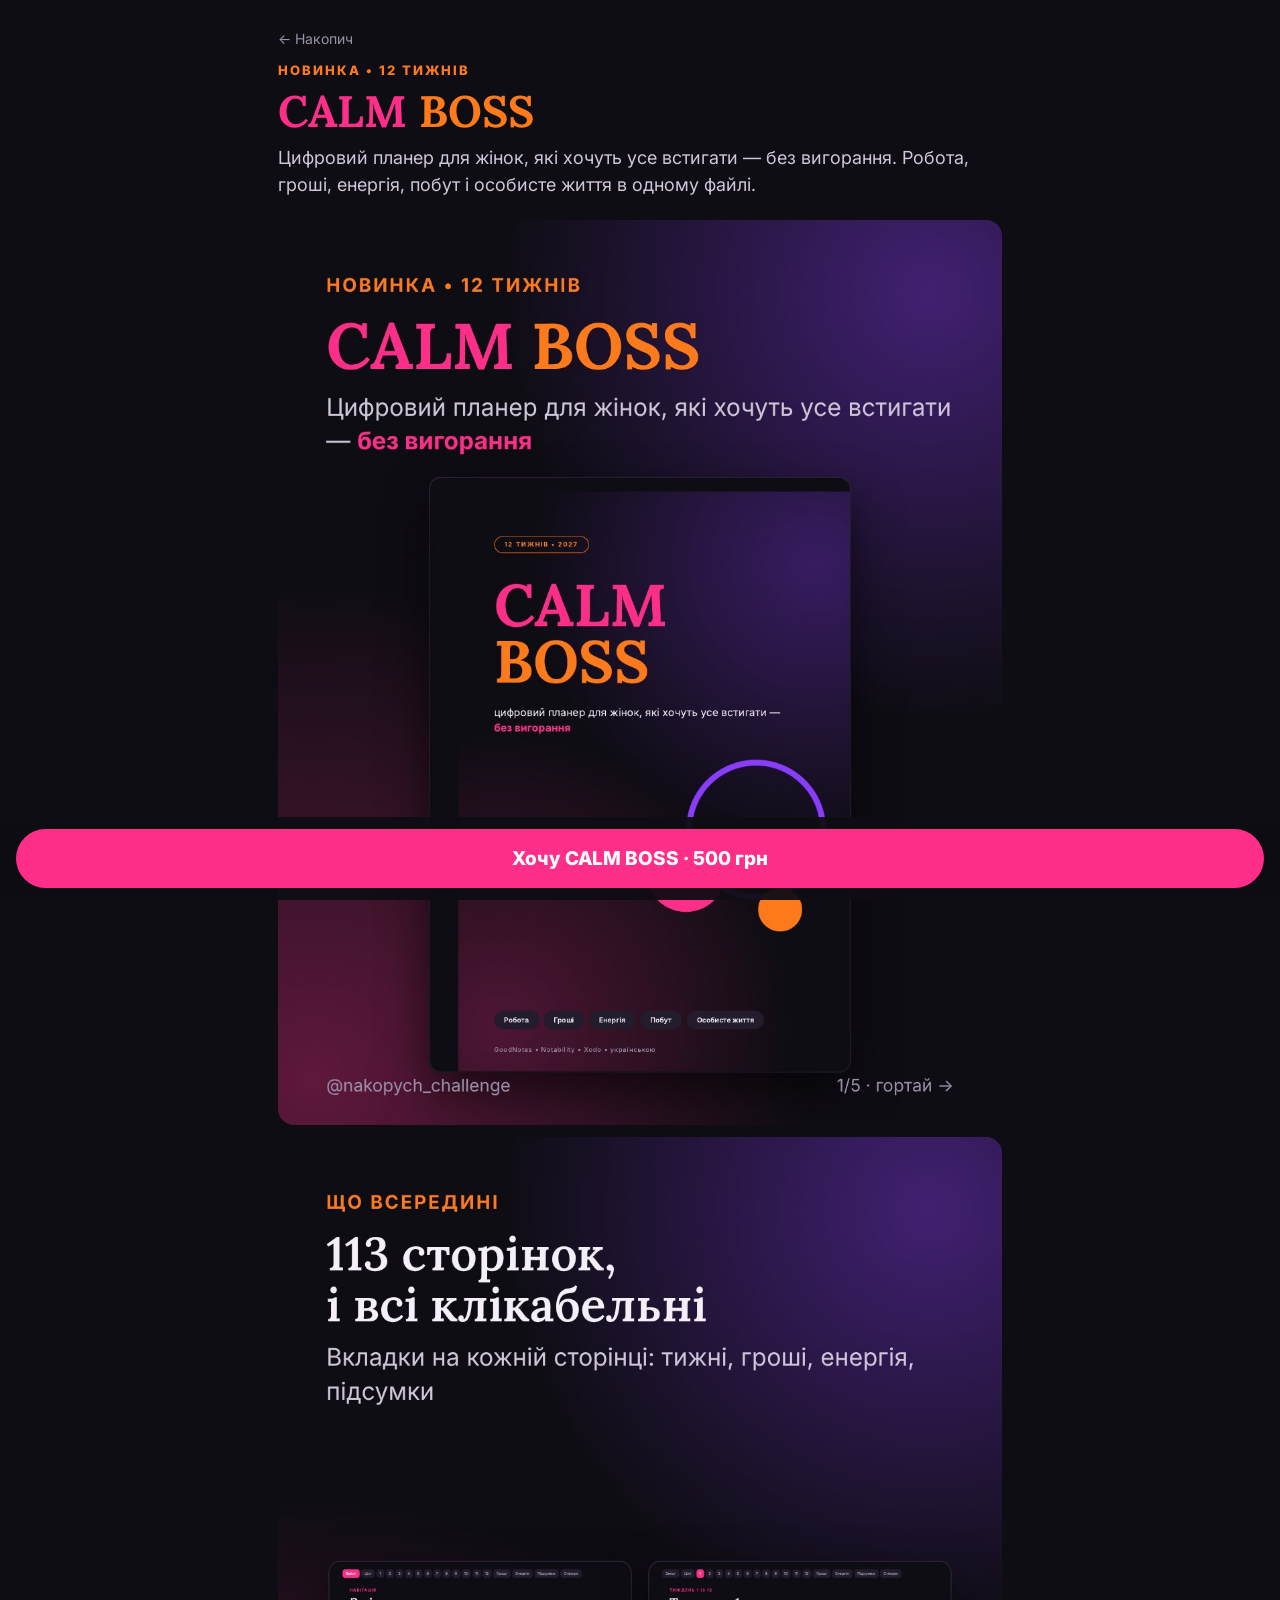
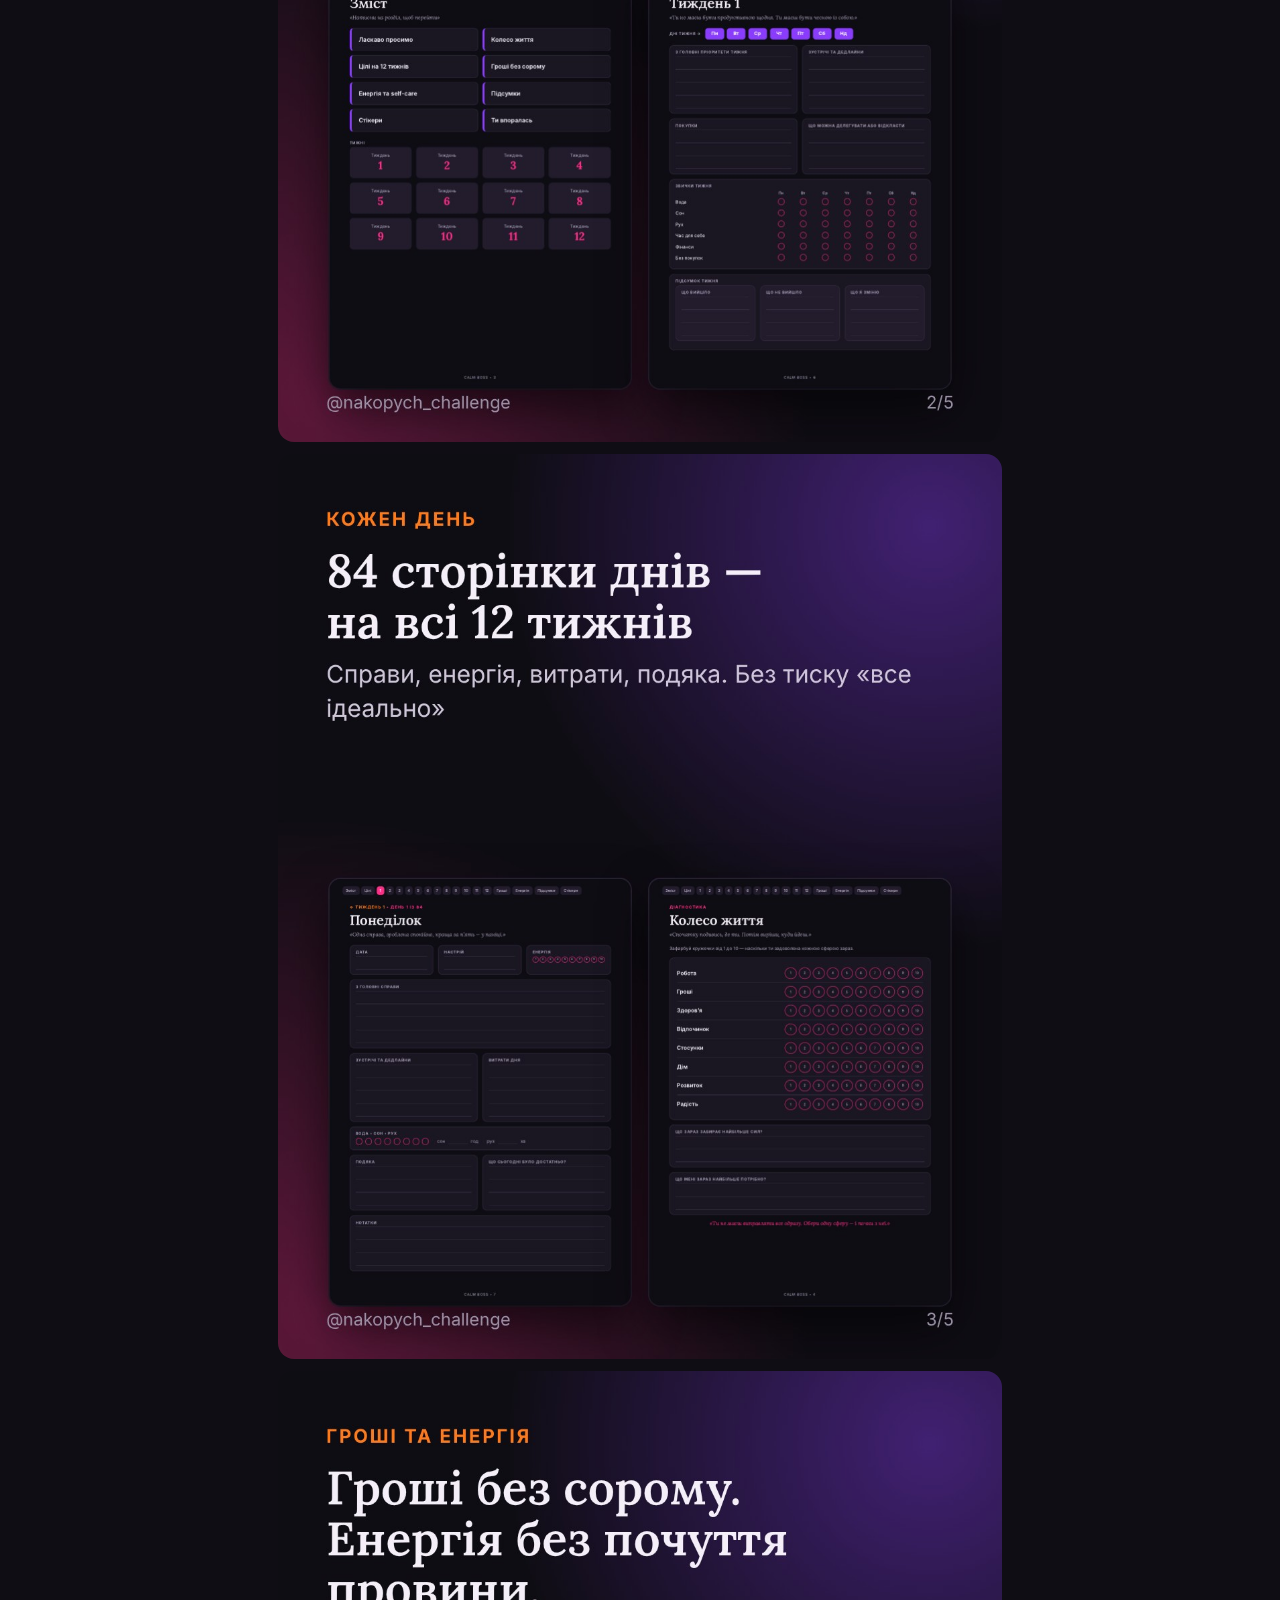
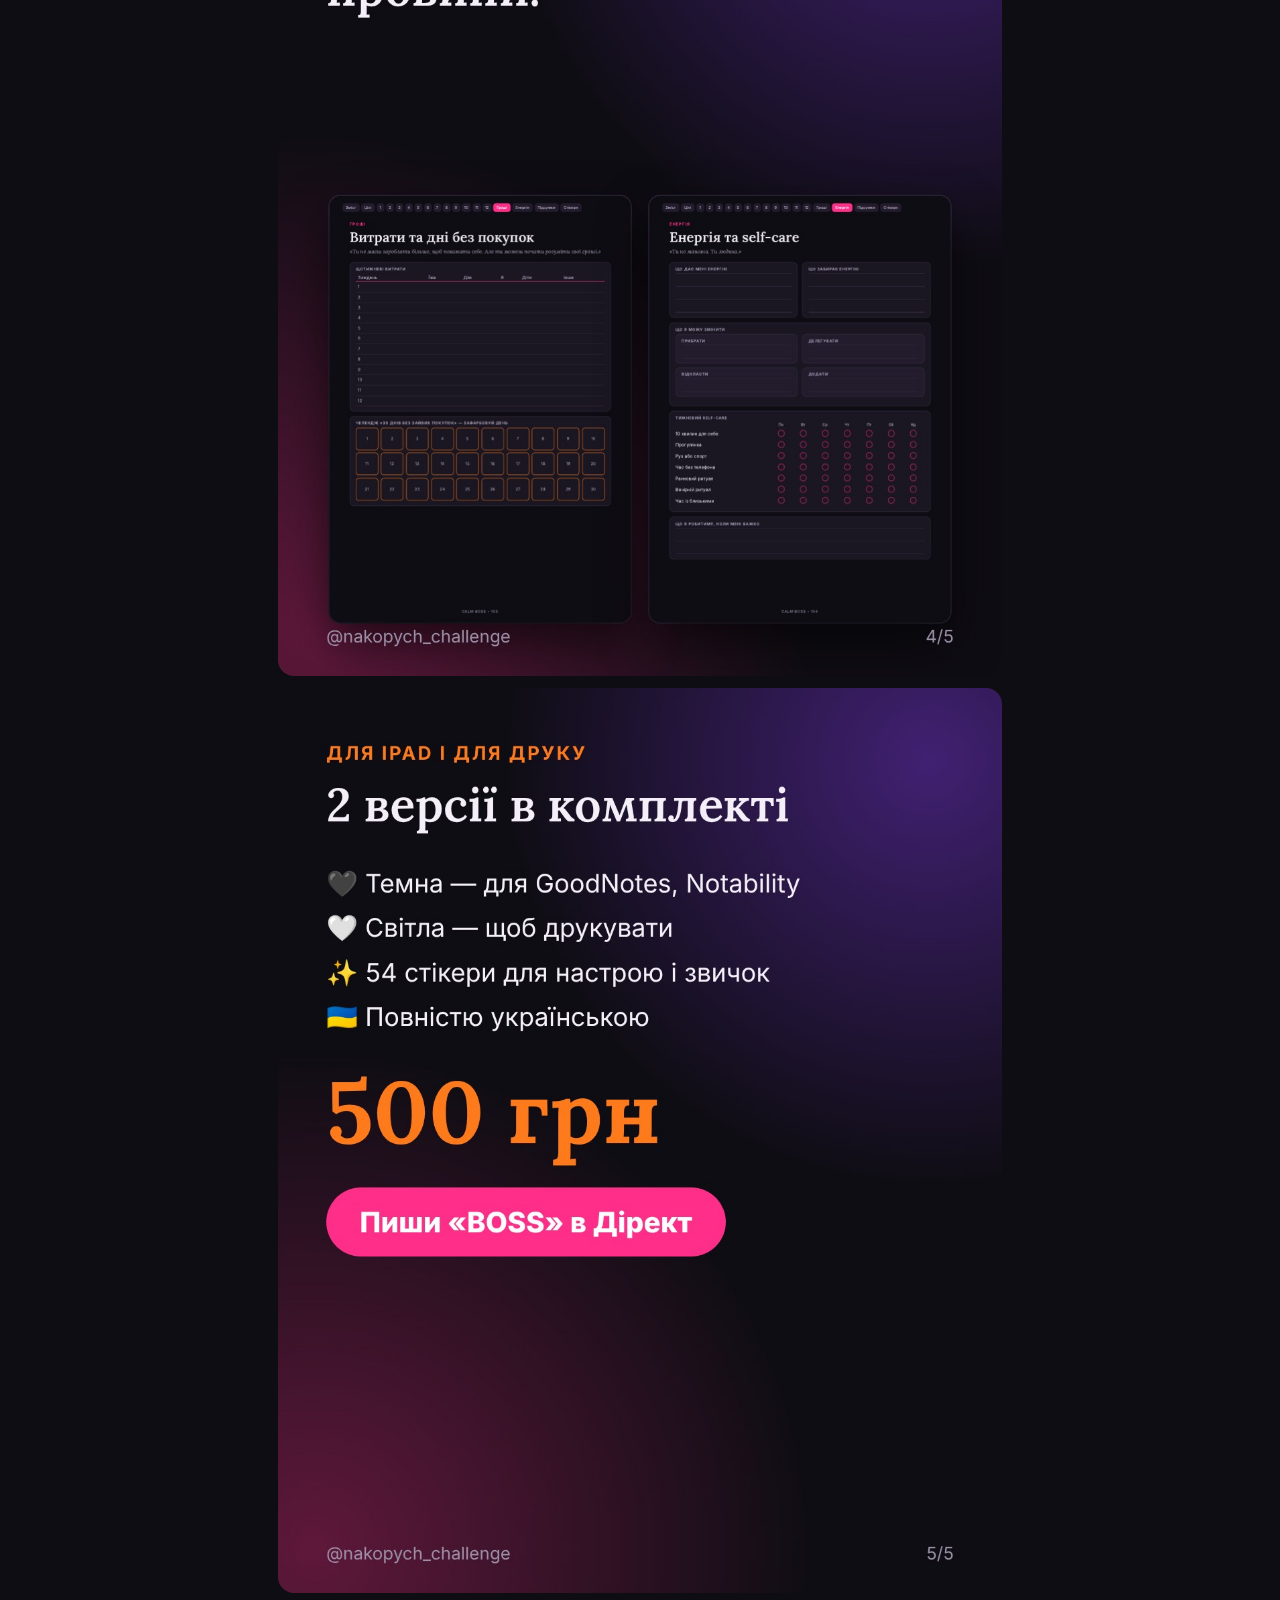
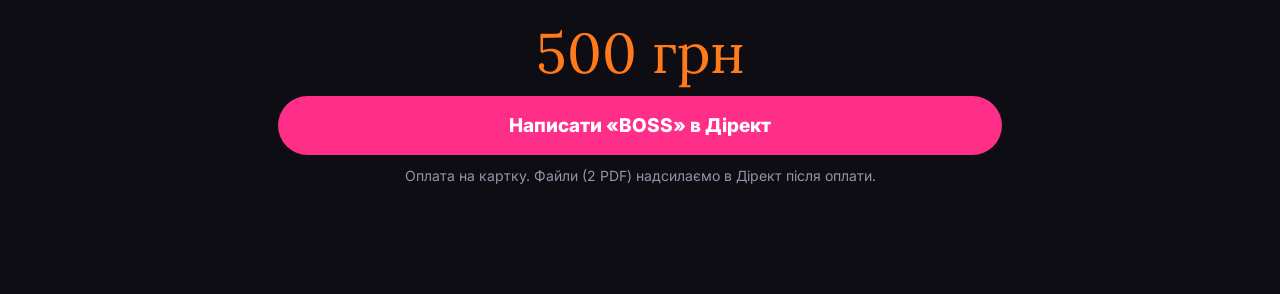
==== calmboss.html @ 86203187 "CALM BOSS page" ====
<!DOCTYPE html><html lang="uk"><head><meta charset="utf-8"><meta name="viewport" content="width=device-width,initial-scale=1">
<title>CALM BOSS — 12-тижневий цифровий планер українською</title>
<meta name="description" content="113 клікабельних сторінок, 84 дні, гроші, енергія, 54 стікери. Темна версія для iPad + світла для друку. 500 грн.">
<meta property="og:title" content="CALM BOSS — цифровий планер українською"><meta property="og:image" content="https://a60282523-beep.github.io/nakopych/cb/cb1.jpg">
<link href="https://fonts.googleapis.com/css2?family=Lora:wght@600;700&family=Inter:wght@400;600;800&display=swap" rel="stylesheet">
<style>
*{margin:0;padding:0;box-sizing:border-box}body{background:#0F0D14;color:#F4EFF8;font-family:Inter,sans-serif}
.w{max-width:760px;margin:0 auto;padding:28px 18px 110px}
h1{font-family:Lora,serif;font-size:44px;line-height:1.05;margin:10px 0}h1 .p{color:#FF2E88}h1 .o{color:#FF7A1A}
.k{color:#FF7A1A;font-weight:800;letter-spacing:2px;font-size:13px;text-transform:uppercase}
.sub{color:#CFC6DA;font-size:18px;line-height:1.5;margin-bottom:22px}
img{width:100%;border-radius:16px;margin:12px 0;display:block}
.price{font-family:Lora,serif;font-size:56px;color:#FF7A1A;margin:24px 0 8px;text-align:center}
.btn{display:block;text-align:center;background:#FF2E88;color:#fff;text-decoration:none;font-weight:800;font-size:19px;padding:18px;border-radius:999px}
.note{color:#9a90a8;text-align:center;font-size:14px;margin-top:12px}
.sticky{position:fixed;left:0;right:0;bottom:0;padding:12px 16px;background:rgba(15,13,20,.95)}
a.back{color:#9a90a8;font-size:14px;text-decoration:none}
</style></head><body><div class="w">
<a class="back" href="./">← Накопич</a>
<div class="k" style="margin-top:14px">Новинка • 12 тижнів</div>
<h1><span class="p">CALM</span> <span class="o">BOSS</span></h1>
<div class="sub">Цифровий планер для жінок, які хочуть усе встигати — без вигорання. Робота, гроші, енергія, побут і особисте життя в одному файлі.</div>
<img src="cb/cb1.jpg" alt="Обкладинка CALM BOSS"><img src="cb/cb2.jpg" alt="Зміст і тиждень"><img src="cb/cb3.jpg" alt="Сторінки днів"><img src="cb/cb4.jpg" alt="Гроші та енергія"><img src="cb/cb5.jpg" alt="Що в комплекті">
<div class="price">500 грн</div>
<a class="btn" href="https://ig.me/m/nakopych_challenge">Написати «BOSS» в Дірект</a>
<div class="note">Оплата на картку. Файли (2 PDF) надсилаємо в Дірект після оплати.</div>
</div><div class="sticky"><a class="btn" href="https://ig.me/m/nakopych_challenge">Хочу CALM BOSS · 500 грн</a></div></body></html>
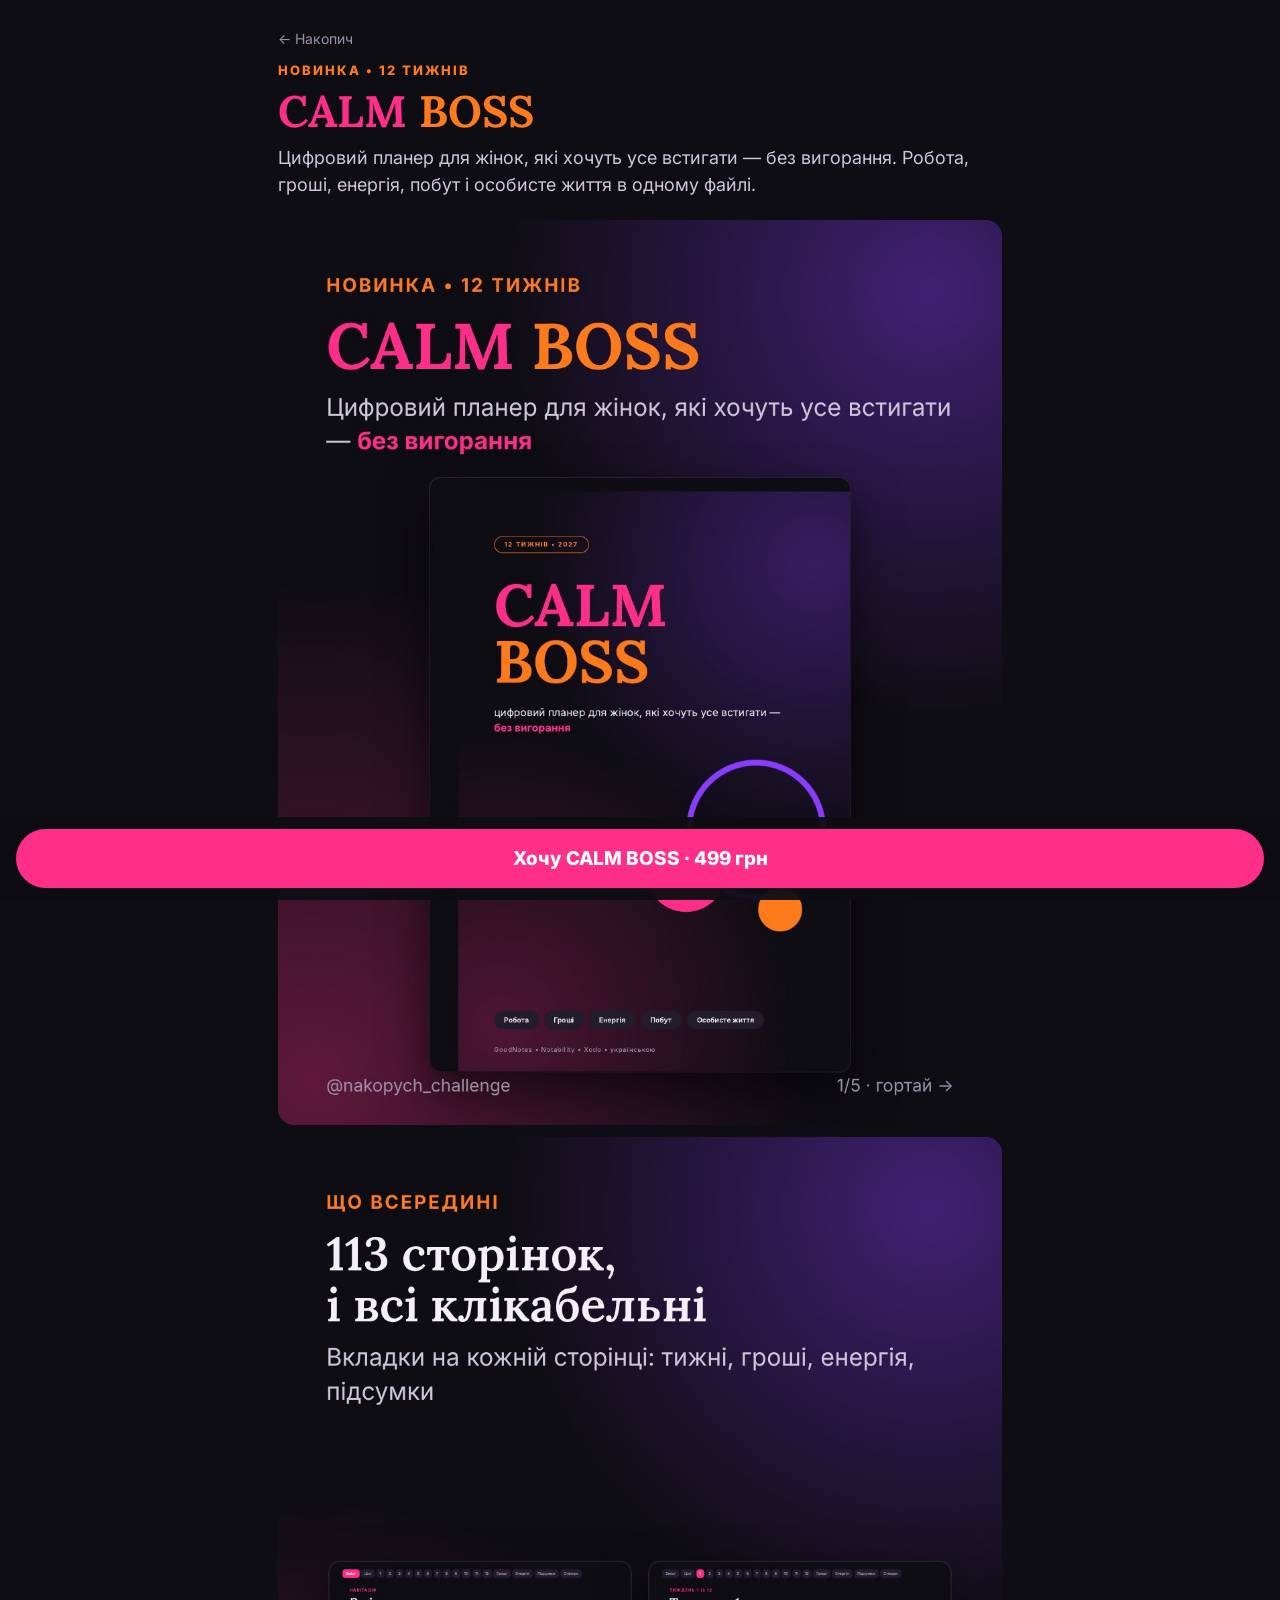
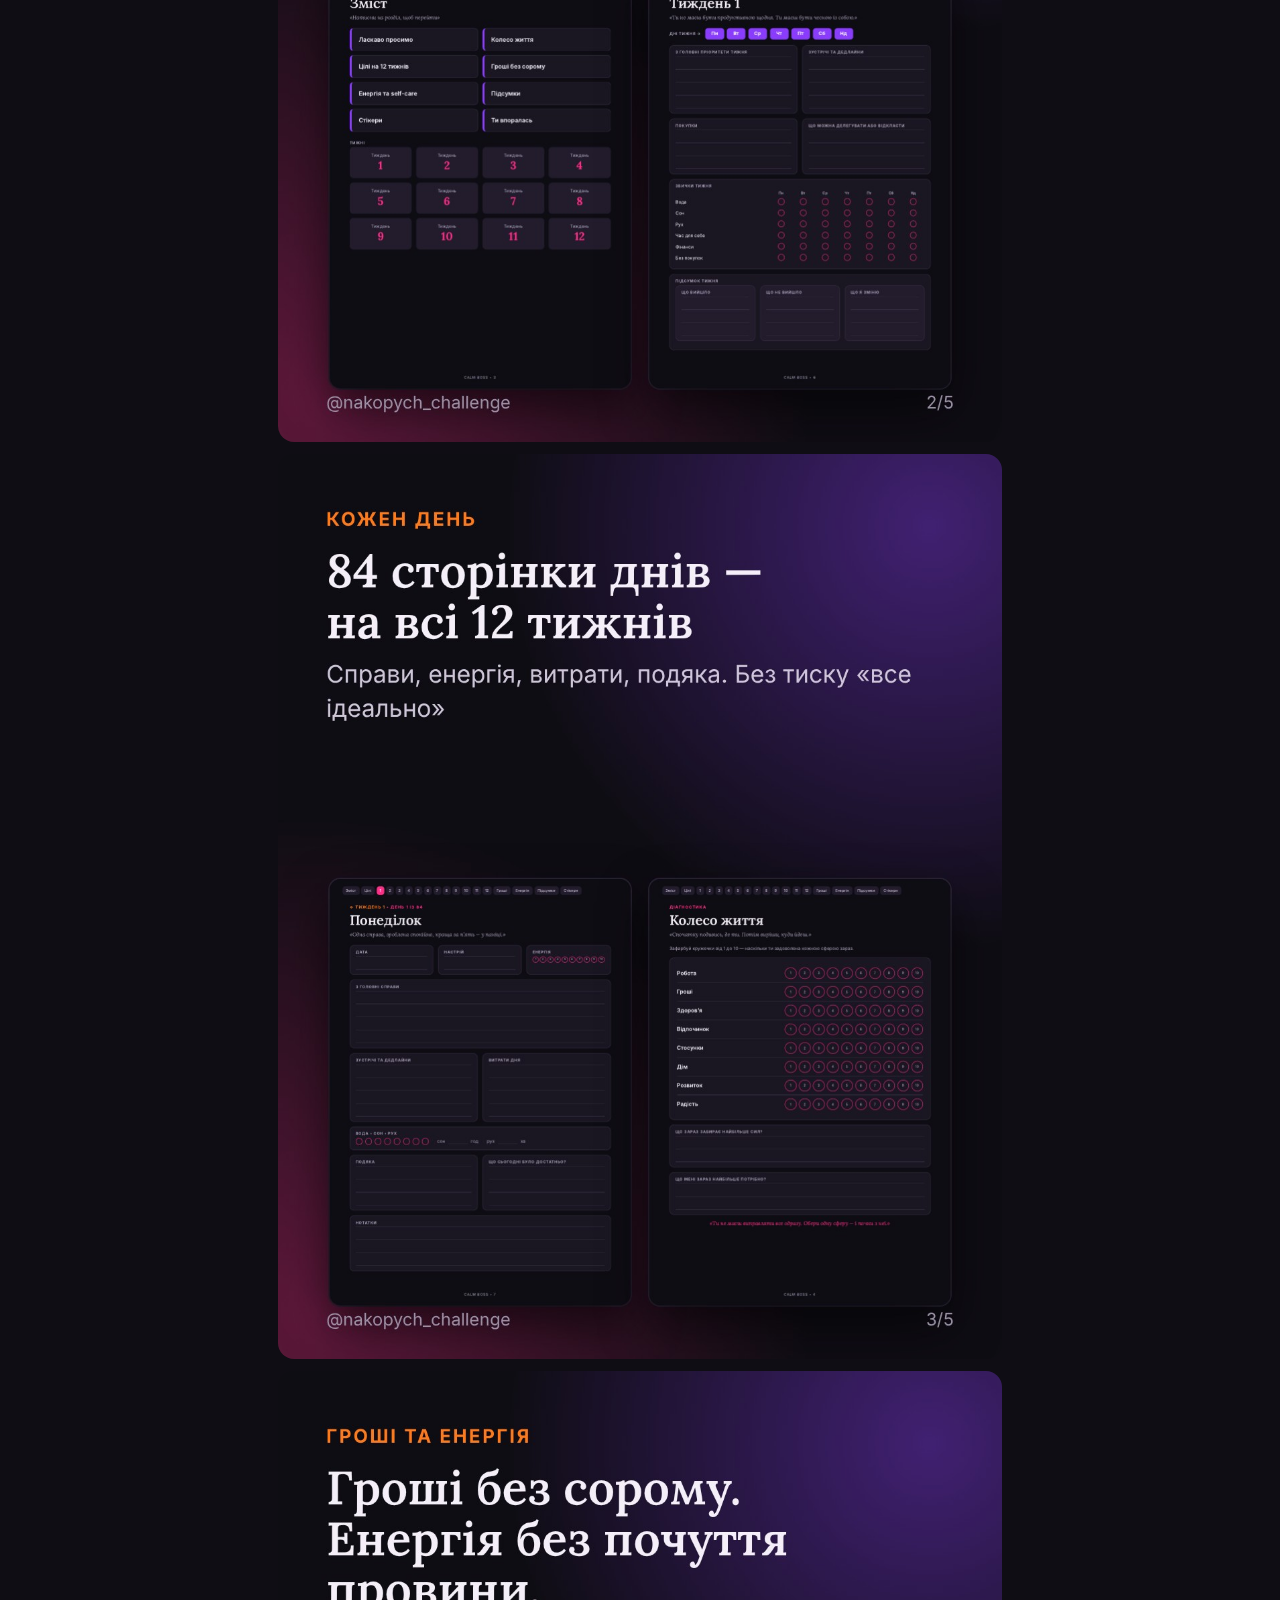
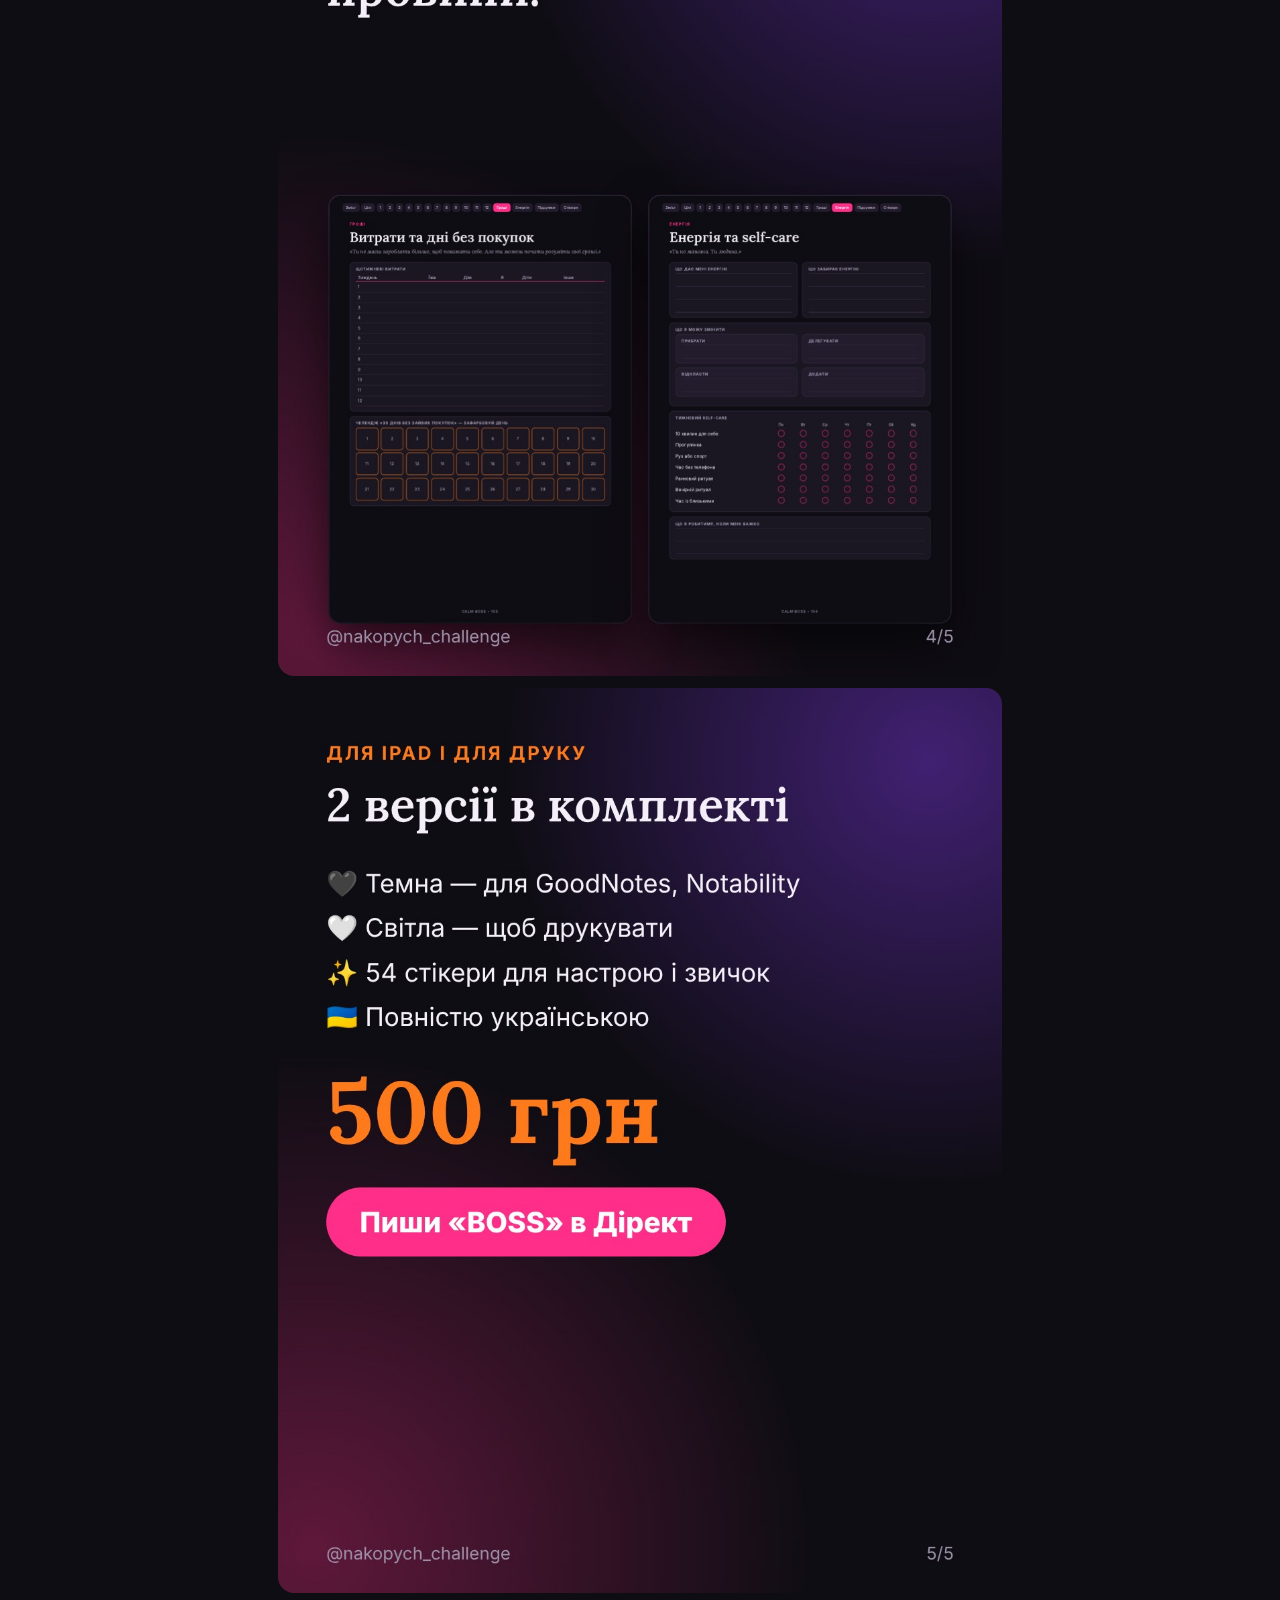
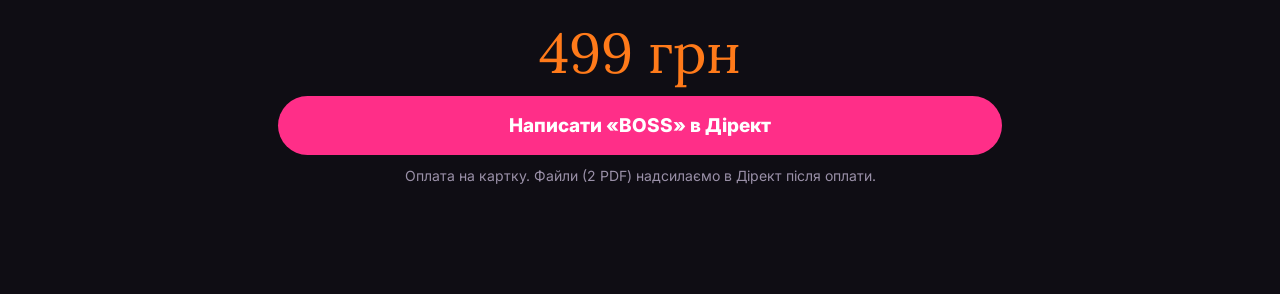
==== commit 2ff27e3f: "CALM BOSS: 499 грн" ====
--- a/calmboss.html
+++ b/calmboss.html
@@ -1,6 +1,6 @@
 <!DOCTYPE html><html lang="uk"><head><meta charset="utf-8"><meta name="viewport" content="width=device-width,initial-scale=1">
 <title>CALM BOSS — 12-тижневий цифровий планер українською</title>
-<meta name="description" content="113 клікабельних сторінок, 84 дні, гроші, енергія, 54 стікери. Темна версія для iPad + світла для друку. 500 грн.">
+<meta name="description" content="113 клікабельних сторінок, 84 дні, гроші, енергія, 54 стікери. Темна версія для iPad + світла для друку. 499 грн.">
 <meta property="og:title" content="CALM BOSS — цифровий планер українською"><meta property="og:image" content="https://a60282523-beep.github.io/nakopych/cb/cb1.jpg">
 <link href="https://fonts.googleapis.com/css2?family=Lora:wght@600;700&family=Inter:wght@400;600;800&display=swap" rel="stylesheet">
 <style>
@@ -21,7 +21,7 @@
 <h1><span class="p">CALM</span> <span class="o">BOSS</span></h1>
 <div class="sub">Цифровий планер для жінок, які хочуть усе встигати — без вигорання. Робота, гроші, енергія, побут і особисте життя в одному файлі.</div>
 <img src="cb/cb1.jpg" alt="Обкладинка CALM BOSS"><img src="cb/cb2.jpg" alt="Зміст і тиждень"><img src="cb/cb3.jpg" alt="Сторінки днів"><img src="cb/cb4.jpg" alt="Гроші та енергія"><img src="cb/cb5.jpg" alt="Що в комплекті">
-<div class="price">500 грн</div>
+<div class="price">499 грн</div>
 <a class="btn" href="https://ig.me/m/nakopych_challenge">Написати «BOSS» в Дірект</a>
 <div class="note">Оплата на картку. Файли (2 PDF) надсилаємо в Дірект після оплати.</div>
-</div><div class="sticky"><a class="btn" href="https://ig.me/m/nakopych_challenge">Хочу CALM BOSS · 500 грн</a></div></body></html>
+</div><div class="sticky"><a class="btn" href="https://ig.me/m/nakopych_challenge">Хочу CALM BOSS · 499 грн</a></div></body></html>
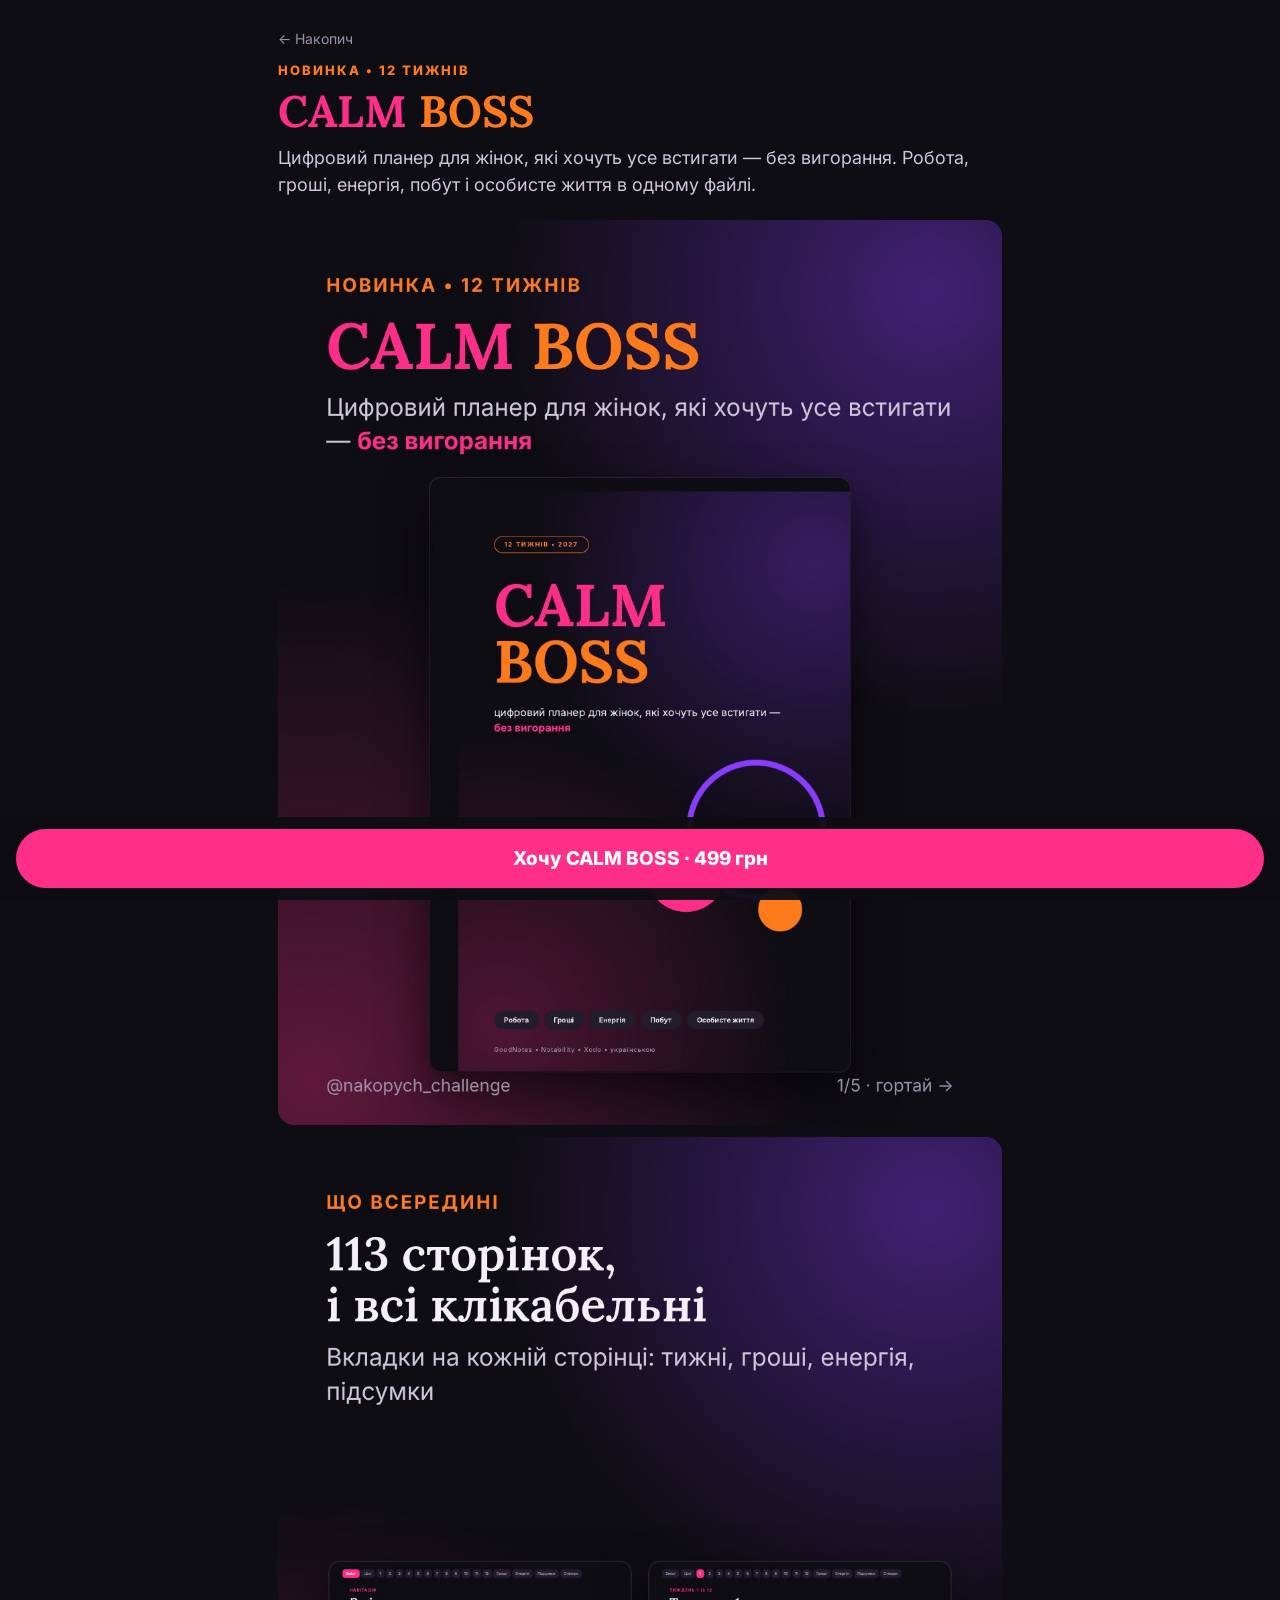
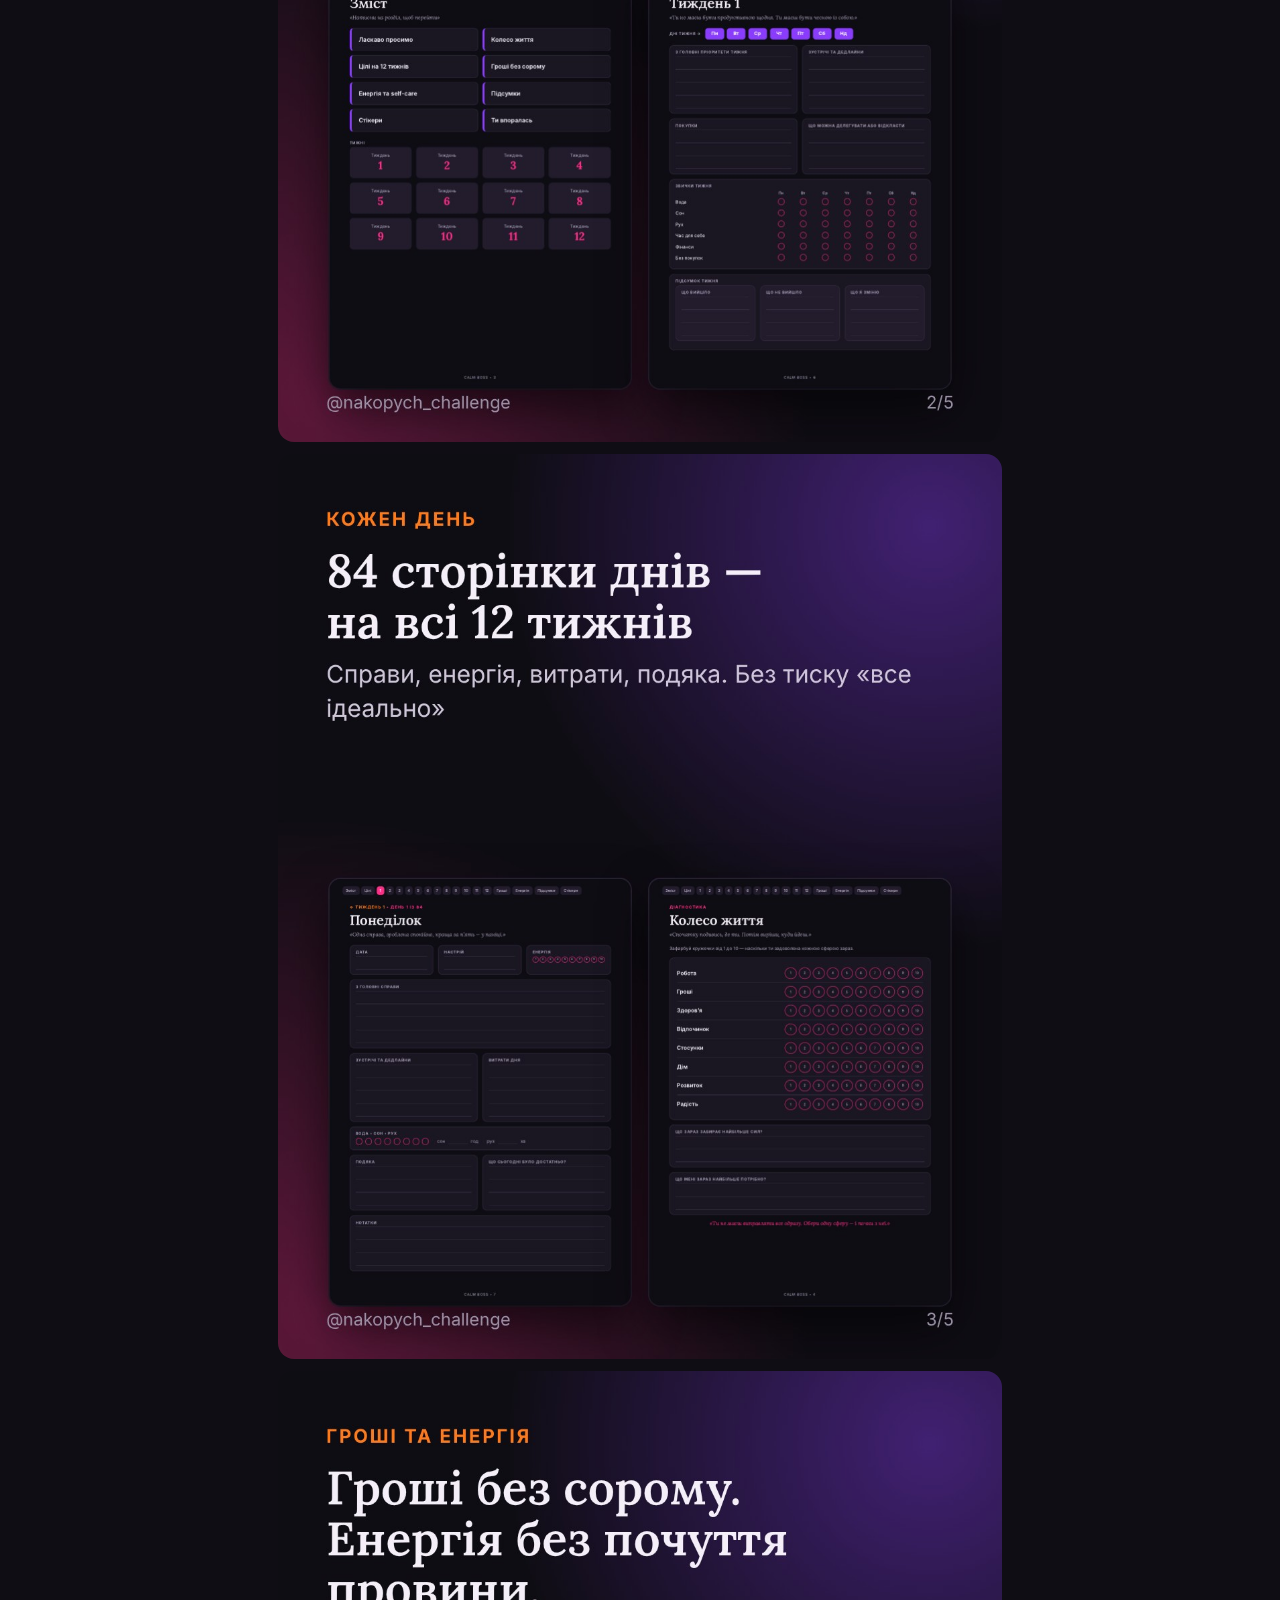
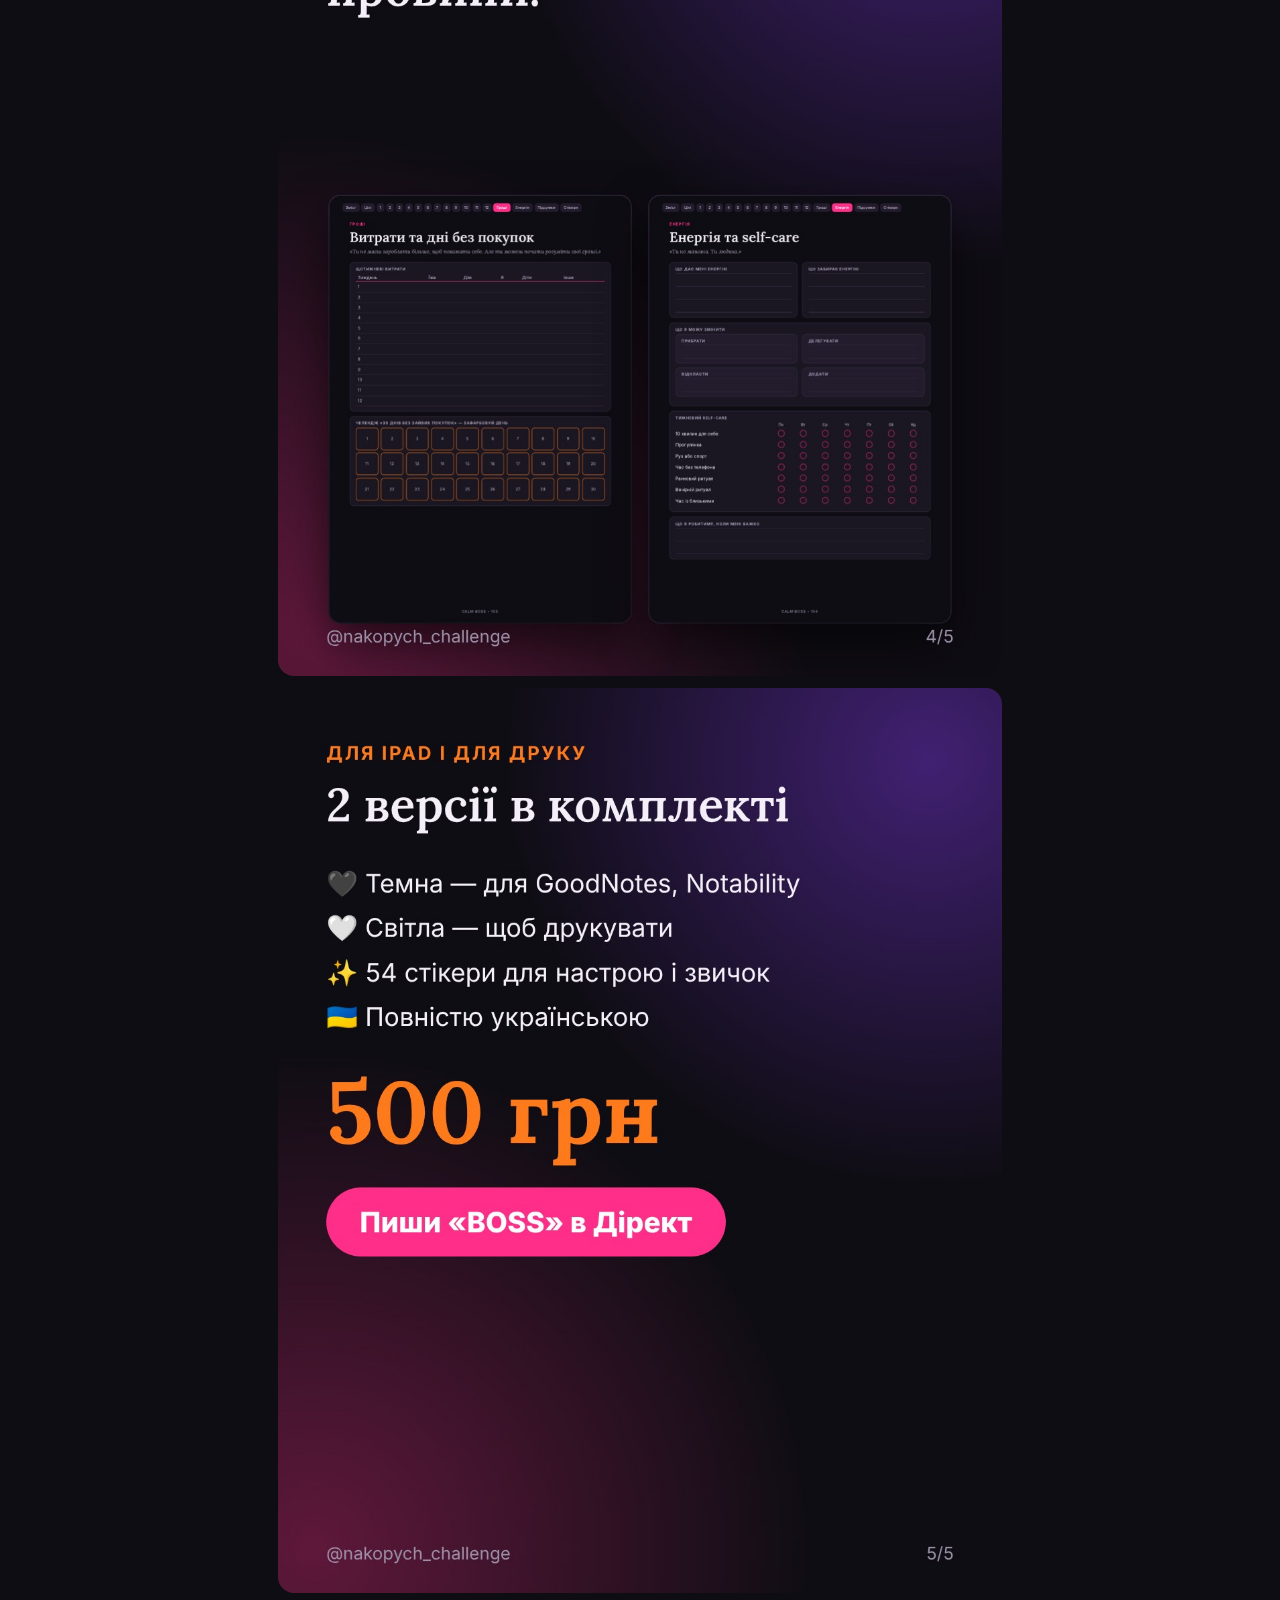
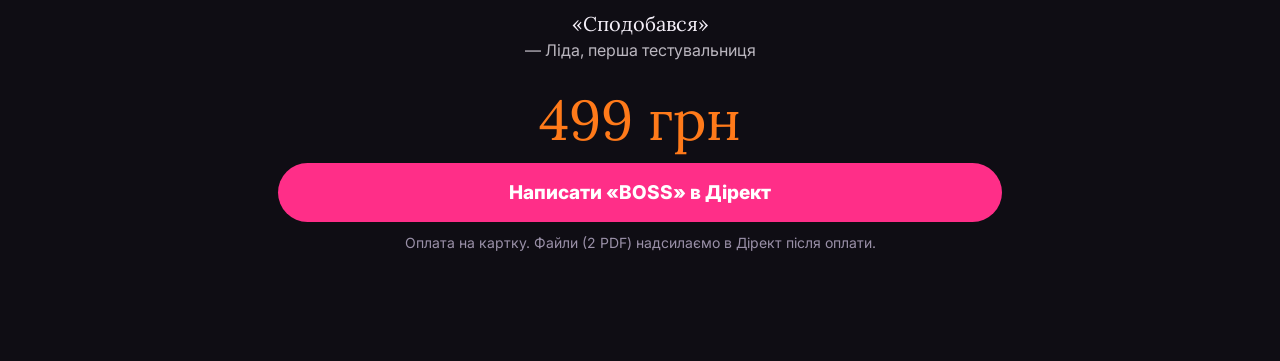
==== commit c4e0afe5: "Site: pain-first hero, free gift block, first reviews, planner chooser, FAQ Co-Authored-By: Claude O" ====
--- a/calmboss.html
+++ b/calmboss.html
@@ -21,6 +21,7 @@
 <h1><span class="p">CALM</span> <span class="o">BOSS</span></h1>
 <div class="sub">Цифровий планер для жінок, які хочуть усе встигати — без вигорання. Робота, гроші, енергія, побут і особисте життя в одному файлі.</div>
 <img src="cb/cb1.jpg" alt="Обкладинка CALM BOSS"><img src="cb/cb2.jpg" alt="Зміст і тиждень"><img src="cb/cb3.jpg" alt="Сторінки днів"><img src="cb/cb4.jpg" alt="Гроші та енергія"><img src="cb/cb5.jpg" alt="Що в комплекті">
+<p style="text-align:center;font-family:Lora,serif;font-size:20px;margin:18px 0 4px">«Сподобався»</p><p style="text-align:center;opacity:.75;margin-bottom:14px">— Ліда, перша тестувальниця</p>
 <div class="price">499 грн</div>
 <a class="btn" href="https://ig.me/m/nakopych_challenge">Написати «BOSS» в Дірект</a>
 <div class="note">Оплата на картку. Файли (2 PDF) надсилаємо в Дірект після оплати.</div>
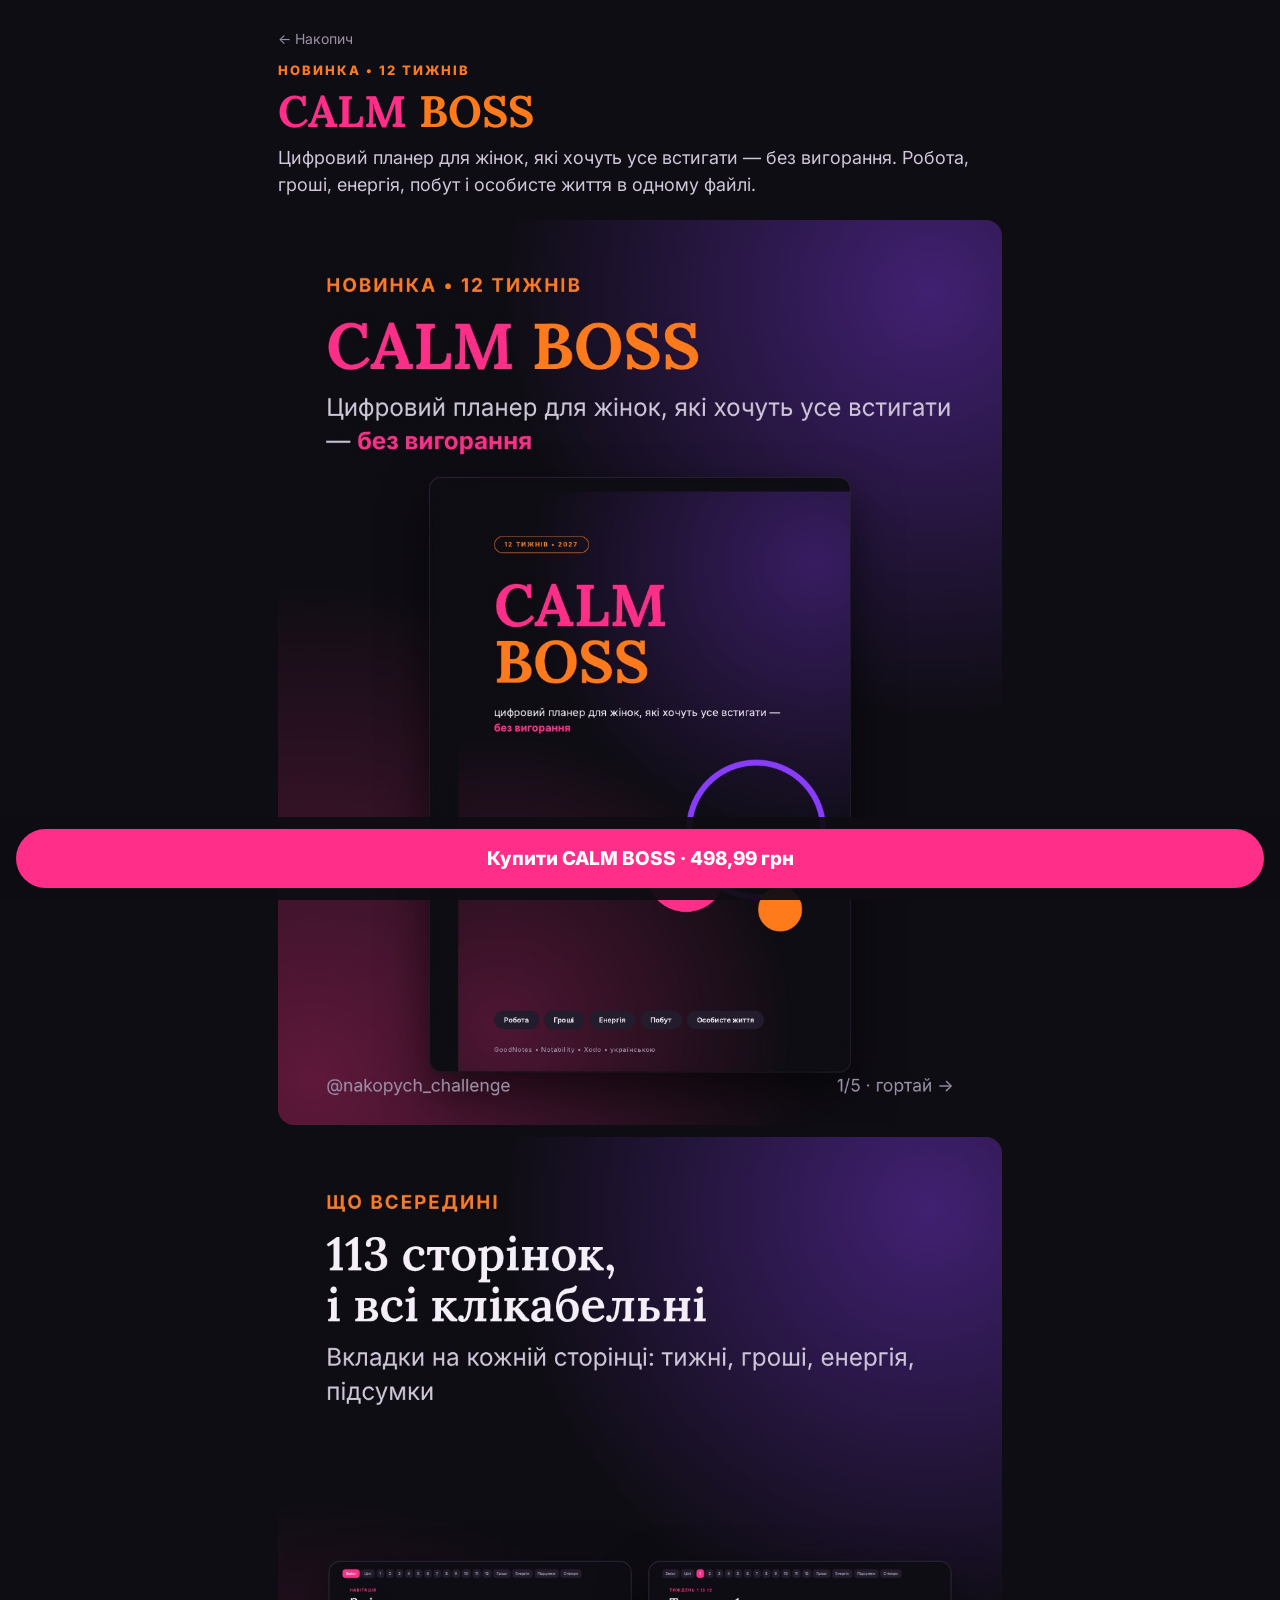
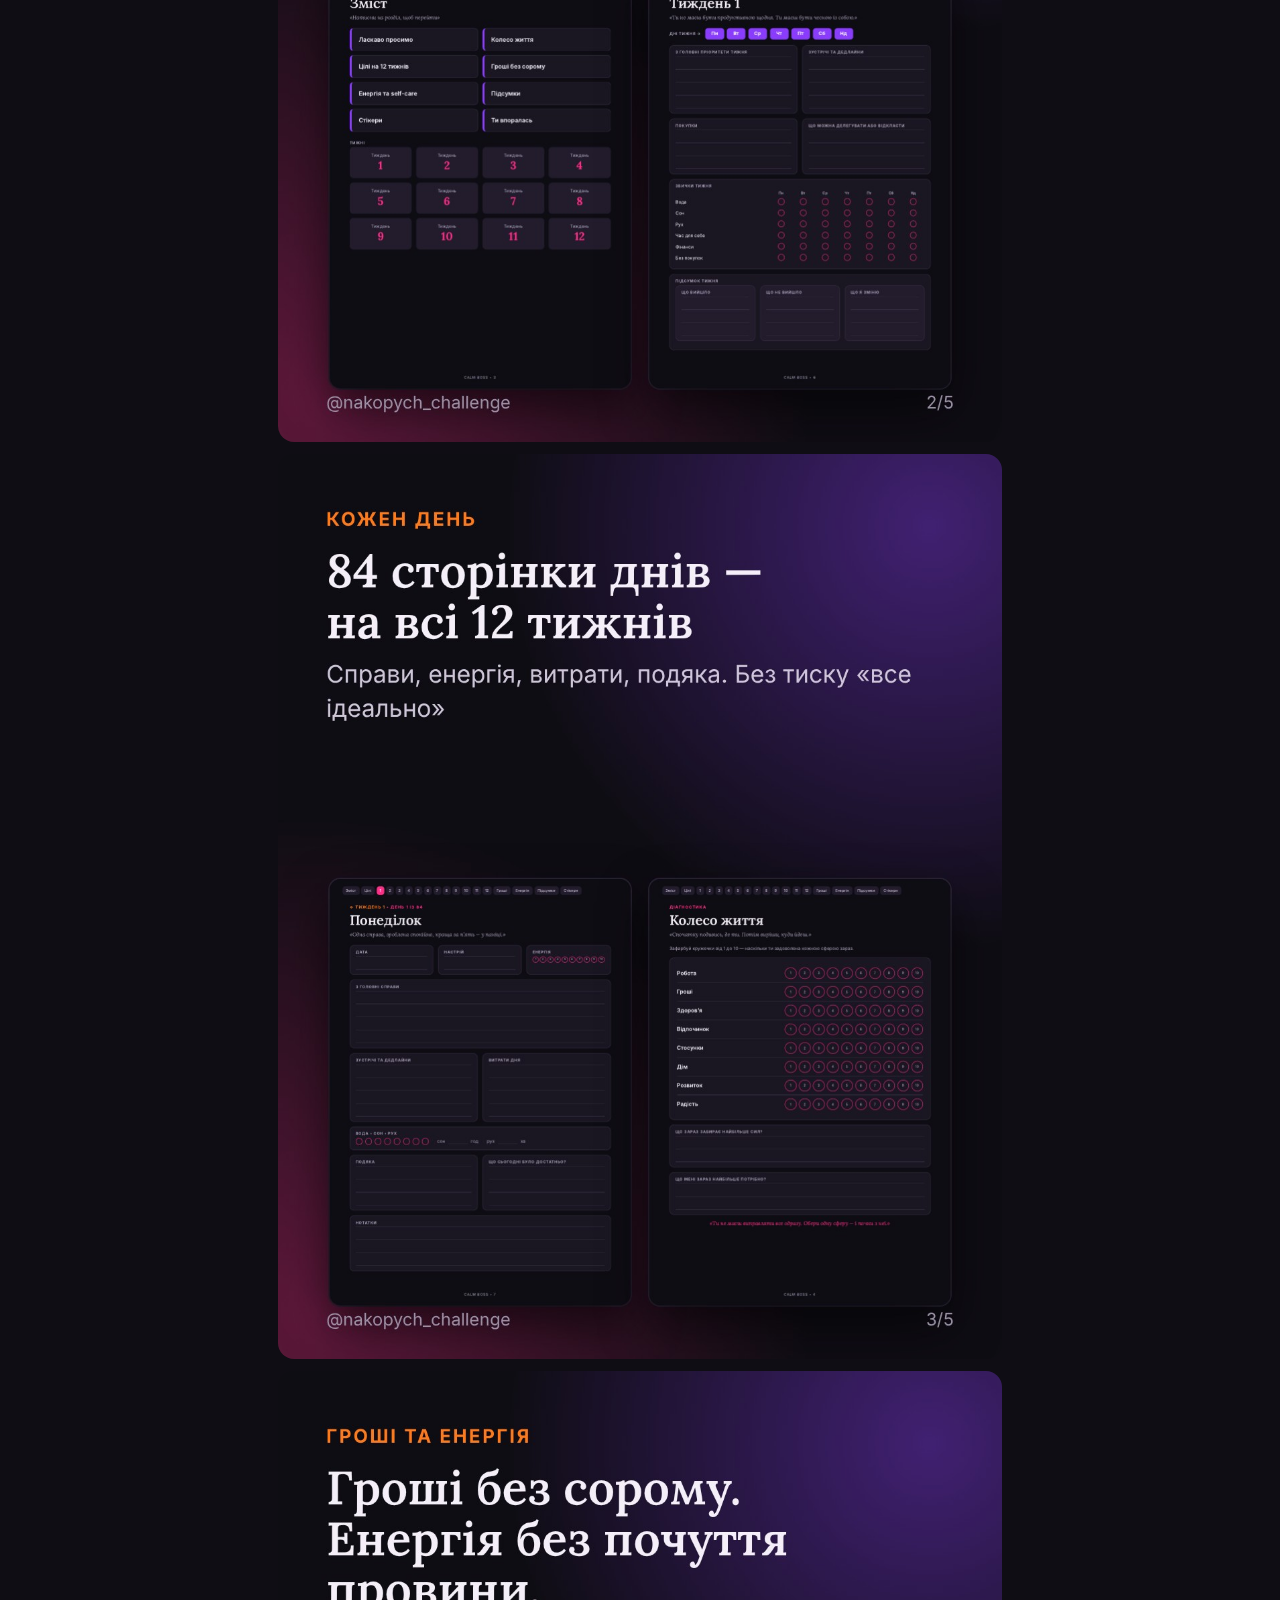
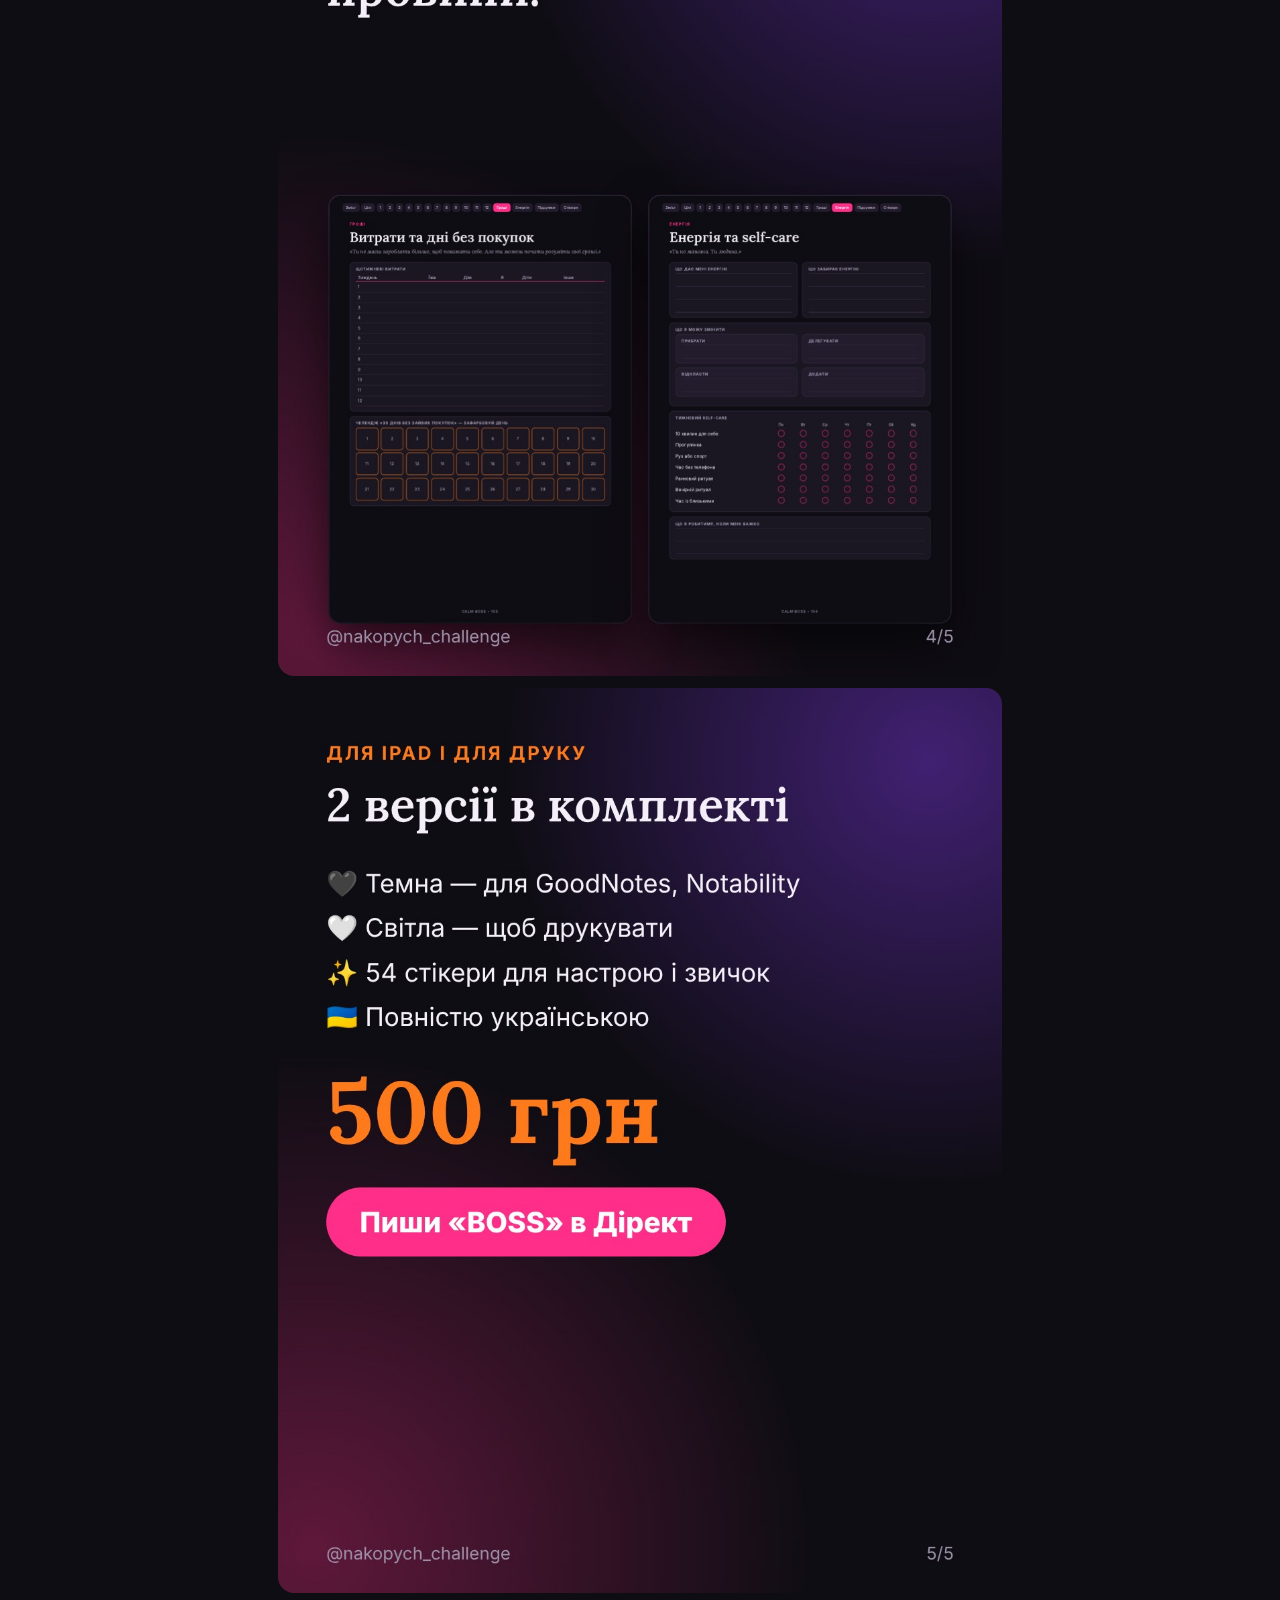
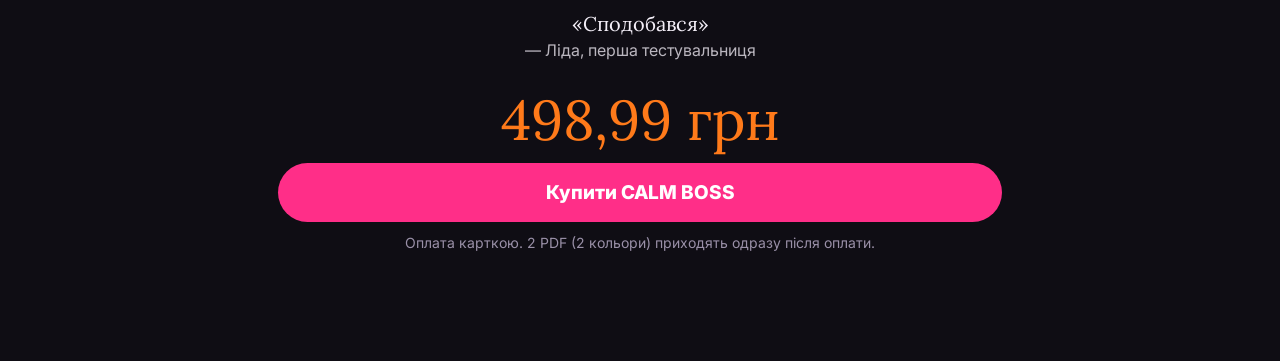
==== commit 1582d255: "Planner buy buttons point to BlackSea" ====
--- a/calmboss.html
+++ b/calmboss.html
@@ -22,7 +22,7 @@
 <div class="sub">Цифровий планер для жінок, які хочуть усе встигати — без вигорання. Робота, гроші, енергія, побут і особисте життя в одному файлі.</div>
 <img src="cb/cb1.jpg" alt="Обкладинка CALM BOSS"><img src="cb/cb2.jpg" alt="Зміст і тиждень"><img src="cb/cb3.jpg" alt="Сторінки днів"><img src="cb/cb4.jpg" alt="Гроші та енергія"><img src="cb/cb5.jpg" alt="Що в комплекті">
 <p style="text-align:center;font-family:Lora,serif;font-size:20px;margin:18px 0 4px">«Сподобався»</p><p style="text-align:center;opacity:.75;margin-bottom:14px">— Ліда, перша тестувальниця</p>
-<div class="price">499 грн</div>
-<a class="btn" href="https://ig.me/m/nakopych_challenge">Написати «BOSS» в Дірект</a>
-<div class="note">Оплата на картку. Файли (2 PDF) надсилаємо в Дірект після оплати.</div>
-</div><div class="sticky"><a class="btn" href="https://ig.me/m/nakopych_challenge">Хочу CALM BOSS · 499 грн</a></div></body></html>
+<div class="price">498,99 грн</div>
+<a class="btn" href="https://8062249831112.blacksea.in.ua/l/ugf">Купити CALM BOSS</a>
+<div class="note">Оплата карткою. 2 PDF (2 кольори) приходять одразу після оплати.</div>
+</div><div class="sticky"><a class="btn" href="https://8062249831112.blacksea.in.ua/l/ugf">Купити CALM BOSS · 498,99 грн</a></div></body></html>
